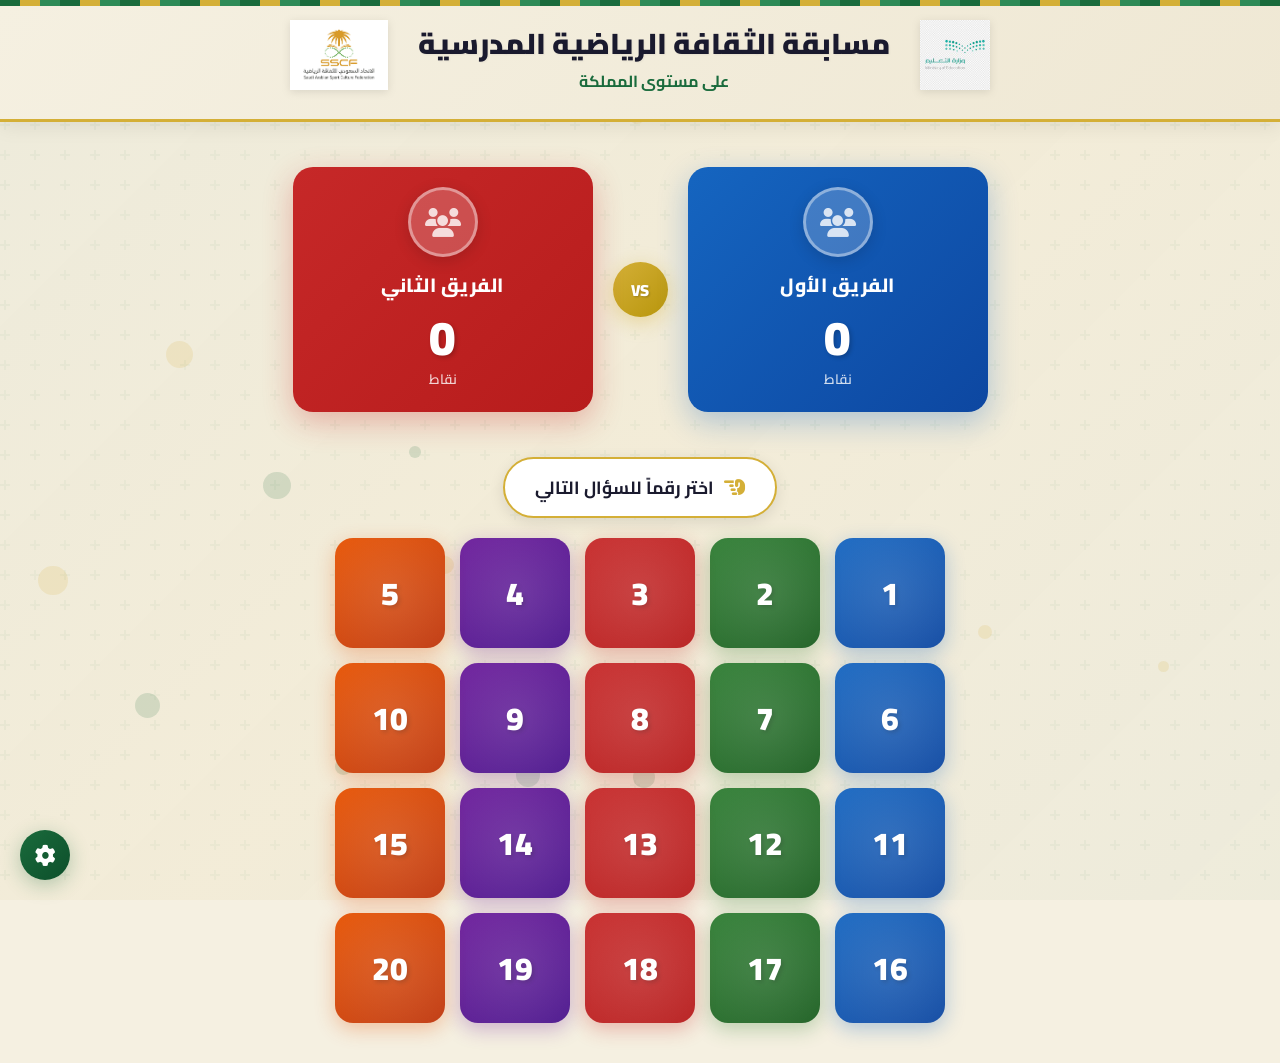
==== index.html @ 0220bfa6 "Add files via upload" ====
<!DOCTYPE html>
<html lang="ar" dir="rtl">
<head>
    <meta charset="UTF-8">
    <meta name="viewport" content="width=device-width, initial-scale=1.0">
    <title>مسابقة الثقافة الرياضية المدرسية</title>
    <meta name="description" content="مسابقة الثقافة الرياضية المدرسية على مستوى المملكة - الاتحاد السعودي للثقافة الرياضية">

    <!-- Favicon -->
    <link rel="icon" type="image/jpeg" href="LOGO-01.jpg">
    <link rel="apple-touch-icon" href="LOGO-01.jpg">

    <!-- Open Graph / WhatsApp Sharing -->
    <meta property="og:type" content="website">
    <meta property="og:title" content="مسابقة الثقافة الرياضية المدرسية">
    <meta property="og:description" content="مسابقة الثقافة الرياضية المدرسية على مستوى المملكة - الاتحاد السعودي للثقافة الرياضية">
    <meta property="og:image" content="https://testweb.help/LOGO-01.jpg">
    <meta property="og:image:width" content="1024">
    <meta property="og:image:height" content="724">
    <meta property="og:url" content="https://testweb.help/">
    <meta property="og:site_name" content="SSCF - الاتحاد السعودي للثقافة الرياضية">

    <!-- Twitter Card (also used by some apps) -->
    <meta name="twitter:card" content="summary_large_image">
    <meta name="twitter:title" content="مسابقة الثقافة الرياضية المدرسية">
    <meta name="twitter:description" content="مسابقة الثقافة الرياضية المدرسية على مستوى المملكة">
    <meta name="twitter:image" content="https://testweb.help/LOGO-01.jpg">

    <link rel="stylesheet" href="style.css">
    <link href="https://fonts.googleapis.com/css2?family=Cairo:wght@400;600;700;800;900&family=Tajawal:wght@400;500;700;800;900&display=swap" rel="stylesheet">
    <link rel="stylesheet" href="https://cdnjs.cloudflare.com/ajax/libs/font-awesome/6.5.1/css/all.min.css">
</head>
<body>
    <!-- Background -->
    <div class="bg-overlay"></div>

    <!-- Particles Container -->
    <div id="particles-container"></div>

    <!-- Header -->
    <header class="main-header">
        <div class="header-logos">
            <div class="logo-item">
                <img src="moe-logo.jpeg" alt="وزارة التعليم" class="header-logo">
            </div>
            <div class="header-title">
                <h1>مسابقة الثقافة الرياضية المدرسية</h1>
                <p>على مستوى المملكة</p>
            </div>
            <div class="logo-item">
                <img src="LOGO-01.jpg" alt="الاتحاد السعودي للثقافة الرياضية" class="header-logo">
            </div>
        </div>
    </header>

    <!-- Teams Score Board -->
    <section class="scoreboard">
        <div class="team team-1" id="team1-board">
            <div class="team-logo-wrapper" id="team1-logo-wrapper">
                <img src="" alt="" class="team-logo" id="team1-logo" style="display:none;">
                <div class="team-logo-fallback" id="team1-logo-fallback"><i class="fas fa-users"></i></div>
            </div>
            <div class="team-name" id="team1-name">الفريق الأول</div>
            <div class="team-score" id="team1-score">0</div>
            <div class="team-label">نقاط</div>
        </div>
        <div class="vs-badge">
            <span>VS</span>
        </div>
        <div class="team team-2" id="team2-board">
            <div class="team-logo-wrapper" id="team2-logo-wrapper">
                <img src="" alt="" class="team-logo" id="team2-logo" style="display:none;">
                <div class="team-logo-fallback" id="team2-logo-fallback"><i class="fas fa-users"></i></div>
            </div>
            <div class="team-name" id="team2-name">الفريق الثاني</div>
            <div class="team-score" id="team2-score">0</div>
            <div class="team-label">نقاط</div>
        </div>
    </section>

    <!-- Current Turn Indicator -->
    <div class="turn-indicator" id="turn-indicator">
        <i class="fas fa-hand-point-left"></i>
        <span id="turn-text">دور: الفريق الأول</span>
    </div>

    <!-- Numbers Grid -->
    <section class="numbers-section">
        <div class="numbers-grid" id="numbers-grid">
            <!-- Numbers will be generated by JS -->
        </div>
    </section>

    <!-- Question Modal -->
    <div class="modal-overlay" id="question-modal">
        <div class="modal-content question-modal-content">
            <div class="timer-container">
                <div class="timer-ring">
                    <svg viewBox="0 0 120 120">
                        <circle class="timer-bg" cx="60" cy="60" r="54"></circle>
                        <circle class="timer-progress" id="timer-progress" cx="60" cy="60" r="54"></circle>
                    </svg>
                    <div class="timer-text" id="timer-text">30</div>
                </div>
                <div class="timer-label">ثانية متبقية</div>
            </div>
            <div class="question-number-badge" id="question-number-badge">سؤال 1</div>
            <h2 class="question-text" id="question-text">نص السؤال هنا</h2>
            <div class="answers-container" id="answers-container">
                <!-- Answers will be generated by JS -->
            </div>
            <div class="question-result" id="question-result">
                <div class="result-icon"></div>
                <div class="result-text"></div>
            </div>
        </div>
    </div>

    <!-- Team Selection Modal (which team is answering) -->
    <div class="modal-overlay" id="team-select-modal">
        <div class="modal-content team-select-content">
            <h2><i class="fas fa-question-circle"></i> من يجيب على هذا السؤال؟</h2>
            <div class="team-select-buttons">
                <button class="team-select-btn team1-btn" onclick="selectAnsweringTeam(1)">
                    <div class="team-select-logo" id="team-select-logo1">
                        <img src="" alt="" class="team-select-logo-img" id="team-select-logo-img1" style="display:none;">
                        <i class="fas fa-users team-select-logo-fallback" id="team-select-fallback1"></i>
                    </div>
                    <span id="team-select-name1">الفريق الأول</span>
                </button>
                <button class="team-select-btn team2-btn" onclick="selectAnsweringTeam(2)">
                    <div class="team-select-logo" id="team-select-logo2">
                        <img src="" alt="" class="team-select-logo-img" id="team-select-logo-img2" style="display:none;">
                        <i class="fas fa-users team-select-logo-fallback" id="team-select-fallback2"></i>
                    </div>
                    <span id="team-select-name2">الفريق الثاني</span>
                </button>
            </div>
        </div>
    </div>

    <!-- Winner Modal -->
    <div class="modal-overlay" id="winner-modal">
        <div class="modal-content winner-modal-content">
            <div class="winner-trophy">
                <i class="fas fa-trophy"></i>
            </div>
            <div class="winner-confetti" id="winner-confetti"></div>
            <h1 class="winner-title">🎉 مبروووك! 🎉</h1>
            <div class="winner-logo-container" id="winner-logo-container" style="display:none;">
                <img src="" alt="" class="winner-logo-img" id="winner-logo-img">
            </div>
            <h2 class="winner-team-name" id="winner-team-name">الفريق الفائز</h2>
            <div class="winner-score" id="winner-score">0 نقاط</div>
            <div class="winner-stars">
                <i class="fas fa-star"></i>
                <i class="fas fa-star"></i>
                <i class="fas fa-star"></i>
                <i class="fas fa-star"></i>
                <i class="fas fa-star"></i>
            </div>
            <p class="winner-message">الفائز بمسابقة الثقافة الرياضية المدرسية</p>
            <button class="btn-restart" onclick="restartCompetition()">
                <i class="fas fa-redo"></i> إعادة المسابقة
            </button>
        </div>
    </div>

    <!-- Admin Link -->
    <a href="admin.html" class="admin-link" title="لوحة التحكم">
        <i class="fas fa-cog"></i>
    </a>

    <!-- Canvas for confetti -->
    <canvas id="confetti-canvas"></canvas>

    <script src="script.js"></script>
</body>
</html>
---- style.css ----
/* ============================
   مسابقة الثقافة الرياضية المدرسية
   تصميم متطور - CSS
   ============================ */

:root {
    --primary: #1a6b3c;
    --primary-light: #2e8b57;
    --primary-dark: #0d4f2b;
    --gold: #d4af37;
    --gold-light: #f0d060;
    --gold-dark: #b8960c;
    --team1-color: #1565c0;
    --team1-light: #42a5f5;
    --team1-dark: #0d47a1;
    --team2-color: #c62828;
    --team2-light: #ef5350;
    --team2-dark: #b71c1c;
    --bg-cream: #f5f0e1;
    --text-dark: #1a1a2e;
    --text-light: #ffffff;
    --correct: #2e7d32;
    --wrong: #c62828;
    --shadow: 0 10px 40px rgba(0,0,0,0.2);
    --shadow-sm: 0 4px 15px rgba(0,0,0,0.1);
}

* {
    margin: 0;
    padding: 0;
    box-sizing: border-box;
}

body {
    font-family: 'Cairo', 'Tajawal', sans-serif;
    background: var(--bg-cream);
    min-height: 100vh;
    overflow-x: hidden;
    position: relative;
    direction: rtl;
}

/* Background */
.bg-overlay {
    position: fixed;
    top: 0;
    left: 0;
    width: 100%;
    height: 100%;
    background: 
        linear-gradient(135deg, rgba(26,107,60,0.03) 0%, rgba(212,175,55,0.05) 50%, rgba(26,107,60,0.03) 100%),
        url("data:image/svg+xml,%3Csvg width='60' height='60' viewBox='0 0 60 60' xmlns='http://www.w3.org/2000/svg'%3E%3Cg fill='none' fill-rule='evenodd'%3E%3Cg fill='%231a6b3c' fill-opacity='0.04'%3E%3Cpath d='M36 34v-4h-2v4h-4v2h4v4h2v-4h4v-2h-4zm0-30V0h-2v4h-4v2h4v4h2V6h4V4h-4zM6 34v-4H4v4H0v2h4v4h2v-4h4v-2H6zM6 4V0H4v4H0v2h4v4h2V6h4V4H6z'/%3E%3C/g%3E%3C/g%3E%3C/svg%3E");
    z-index: 0;
    pointer-events: none;
}

.numbers-section {
    position: relative;
    z-index: 10;
    max-width: 650px;
    margin: 0 auto 40px;
    padding: 0 20px;
}

/* Legacy full-page watermark (admin may use) */
.watermark-bg {
    position: fixed;
    top: 0;
    left: 0;
    width: 100%;
    height: 100%;
    display: flex;
    align-items: center;
    justify-content: center;
    z-index: 0;
    pointer-events: none;
    overflow: hidden;
}

.watermark-logo {
    width: 55%;
    max-width: 550px;
    min-width: 280px;
    height: auto;
    opacity: 0.04;
    filter: grayscale(30%);
    user-select: none;
    -webkit-user-drag: none;
}

/* Decorative top border like the Canva design */
body::before {
    content: '';
    position: fixed;
    top: 0;
    left: 0;
    width: 100%;
    height: 6px;
    background: repeating-linear-gradient(
        90deg,
        var(--primary) 0px,
        var(--primary) 20px,
        var(--gold) 20px,
        var(--gold) 40px,
        var(--primary-light) 40px,
        var(--primary-light) 60px
    );
    z-index: 1000;
}

#particles-container {
    position: fixed;
    top: 0;
    left: 0;
    width: 100%;
    height: 100%;
    pointer-events: none;
    z-index: 0;
}

.particle {
    position: absolute;
    border-radius: 50%;
    opacity: 0.15;
    animation: floatParticle 15s infinite ease-in-out;
}

@keyframes floatParticle {
    0%, 100% { transform: translateY(0) rotate(0deg); }
    25% { transform: translateY(-30px) rotate(90deg); }
    50% { transform: translateY(-10px) rotate(180deg); }
    75% { transform: translateY(-40px) rotate(270deg); }
}

/* ====== HEADER ====== */
.main-header {
    position: relative;
    z-index: 10;
    background: linear-gradient(135deg, var(--bg-cream) 0%, #efe8d4 100%);
    padding: 20px 30px;
    border-bottom: 3px solid var(--gold);
    box-shadow: 0 4px 20px rgba(0,0,0,0.08);
}

.header-logos {
    display: flex;
    align-items: center;
    justify-content: center;
    gap: 30px;
    max-width: 900px;
    margin: 0 auto;
}

.header-logo {
    height: 70px;
    object-fit: contain;
    filter: drop-shadow(0 2px 4px rgba(0,0,0,0.1));
}

.header-title {
    text-align: center;
}

.header-title h1 {
    font-size: 1.8rem;
    font-weight: 900;
    color: var(--text-dark);
    text-shadow: 1px 1px 2px rgba(0,0,0,0.05);
    line-height: 1.4;
}

.header-title p {
    font-size: 1rem;
    color: var(--primary);
    font-weight: 700;
    margin-top: 2px;
}

/* ====== SCOREBOARD ====== */
.scoreboard {
    position: relative;
    z-index: 10;
    display: flex;
    align-items: center;
    justify-content: center;
    gap: 20px;
    padding: 25px 20px;
    max-width: 800px;
    margin: 20px auto;
}

.team {
    flex: 1;
    max-width: 300px;
    text-align: center;
    padding: 20px 15px;
    border-radius: 20px;
    position: relative;
    overflow: hidden;
    transition: all 0.4s cubic-bezier(0.175, 0.885, 0.32, 1.275);
    cursor: default;
}

.team::before {
    content: '';
    position: absolute;
    top: 0;
    left: 0;
    right: 0;
    bottom: 0;
    opacity: 0.1;
    border-radius: 20px;
}

.team:hover {
    transform: translateY(-5px) scale(1.02);
}

.team-1 {
    background: linear-gradient(135deg, var(--team1-color), var(--team1-dark));
    box-shadow: 0 10px 30px rgba(21,101,192,0.3);
    color: white;
}

.team-2 {
    background: linear-gradient(135deg, var(--team2-color), var(--team2-dark));
    box-shadow: 0 10px 30px rgba(198,40,40,0.3);
    color: white;
}

/* ====== TEAM LOGOS ====== */
.team-logo-wrapper {
    width: 70px;
    height: 70px;
    border-radius: 50%;
    margin: 0 auto 10px;
    background: rgba(255,255,255,0.2);
    display: flex;
    align-items: center;
    justify-content: center;
    overflow: hidden;
    border: 3px solid rgba(255,255,255,0.4);
    transition: all 0.3s ease;
    box-shadow: 0 4px 15px rgba(0,0,0,0.15);
}

.team:hover .team-logo-wrapper {
    border-color: rgba(255,255,255,0.7);
    box-shadow: 0 6px 20px rgba(0,0,0,0.2);
    transform: scale(1.05);
}

.team-logo {
    width: 100%;
    height: 100%;
    object-fit: cover;
    border-radius: 50%;
}

.team-logo-fallback {
    font-size: 1.8rem;
    opacity: 0.8;
    color: white;
}

.team-icon {
    font-size: 1.5rem;
    margin-bottom: 8px;
    opacity: 0.8;
}

/* Team Select Modal Logos */
.team-select-logo {
    width: 60px;
    height: 60px;
    border-radius: 50%;
    background: rgba(255,255,255,0.2);
    display: flex;
    align-items: center;
    justify-content: center;
    overflow: hidden;
    border: 3px solid rgba(255,255,255,0.3);
    margin: 0 auto;
}

.team-select-logo-img {
    width: 100%;
    height: 100%;
    object-fit: cover;
    border-radius: 50%;
}

.team-select-logo-fallback {
    font-size: 2rem;
    color: white;
    opacity: 0.9;
}

/* Winner Logo */
.winner-logo-container {
    width: 100px;
    height: 100px;
    border-radius: 50%;
    margin: 0 auto 15px;
    overflow: hidden;
    border: 4px solid var(--gold);
    box-shadow: 0 5px 25px rgba(212,175,55,0.4);
    animation: winnerLogoGlow 2s infinite alternate;
}

.winner-logo-img {
    width: 100%;
    height: 100%;
    object-fit: cover;
    border-radius: 50%;
}

@keyframes winnerLogoGlow {
    0% { box-shadow: 0 5px 25px rgba(212,175,55,0.4); }
    100% { box-shadow: 0 5px 40px rgba(212,175,55,0.8), 0 0 60px rgba(212,175,55,0.3); }
}

.team-name {
    font-size: 1.2rem;
    font-weight: 800;
    margin-bottom: 10px;
    letter-spacing: 0.5px;
}

.team-score {
    font-size: 3rem;
    font-weight: 900;
    line-height: 1;
    text-shadow: 2px 2px 4px rgba(0,0,0,0.2);
    transition: all 0.3s ease;
}

.team-score.animate {
    animation: scoreJump 0.6s cubic-bezier(0.175, 0.885, 0.32, 1.275);
}

@keyframes scoreJump {
    0% { transform: scale(1); }
    30% { transform: scale(1.5); }
    60% { transform: scale(0.9); }
    100% { transform: scale(1); }
}

.team-label {
    font-size: 0.85rem;
    opacity: 0.8;
    margin-top: 5px;
    font-weight: 600;
}

.vs-badge {
    width: 55px;
    height: 55px;
    border-radius: 50%;
    background: linear-gradient(135deg, var(--gold), var(--gold-dark));
    display: flex;
    align-items: center;
    justify-content: center;
    font-weight: 900;
    font-size: 1rem;
    color: white;
    box-shadow: 0 5px 20px rgba(212,175,55,0.4);
    flex-shrink: 0;
    text-shadow: 1px 1px 2px rgba(0,0,0,0.2);
    animation: vsGlow 2s infinite alternate;
}

@keyframes vsGlow {
    0% { box-shadow: 0 5px 20px rgba(212,175,55,0.4); }
    100% { box-shadow: 0 5px 35px rgba(212,175,55,0.7); }
}

/* Team active glow */
.team.active-team {
    animation: teamGlow 1.5s infinite alternate;
}

.team-1.active-team {
    box-shadow: 0 0 30px rgba(21,101,192,0.6), 0 0 60px rgba(21,101,192,0.3);
}

.team-2.active-team {
    box-shadow: 0 0 30px rgba(198,40,40,0.6), 0 0 60px rgba(198,40,40,0.3);
}

/* ====== TURN INDICATOR ====== */
.turn-indicator {
    position: relative;
    z-index: 10;
    text-align: center;
    padding: 12px 30px;
    margin: 0 auto 20px;
    width: fit-content;
    background: white;
    border-radius: 50px;
    box-shadow: var(--shadow-sm);
    font-weight: 700;
    font-size: 1.1rem;
    color: var(--text-dark);
    border: 2px solid var(--gold);
    display: flex;
    align-items: center;
    gap: 10px;
    animation: turnPulse 2s infinite;
}

@keyframes turnPulse {
    0%, 100% { box-shadow: 0 4px 15px rgba(212,175,55,0.2); }
    50% { box-shadow: 0 4px 25px rgba(212,175,55,0.5); }
}

.turn-indicator i {
    color: var(--gold);
    font-size: 1.3rem;
    animation: pointBounce 1s infinite;
}

@keyframes pointBounce {
    0%, 100% { transform: translateX(0); }
    50% { transform: translateX(-8px); }
}

/* ====== NUMBERS GRID ====== */
.numbers-grid {
    position: relative;
    z-index: 1;
    display: grid;
    grid-template-columns: repeat(5, 1fr);
    gap: 15px;
}

.number-cell {
    aspect-ratio: 1;
    border-radius: 18px;
    display: flex;
    align-items: center;
    justify-content: center;
    font-size: 2rem;
    font-weight: 900;
    cursor: pointer;
    position: relative;
    overflow: hidden;
    transition: all 0.4s cubic-bezier(0.175, 0.885, 0.32, 1.275);
    background: linear-gradient(145deg, var(--primary-light), var(--primary-dark));
    color: white;
    box-shadow: 0 6px 20px rgba(26,107,60,0.3);
    text-shadow: 2px 2px 4px rgba(0,0,0,0.2);
}

.number-cell::before {
    content: '';
    position: absolute;
    top: -50%;
    left: -50%;
    width: 200%;
    height: 200%;
    background: radial-gradient(circle, rgba(255,255,255,0.15) 0%, transparent 70%);
    transform: rotate(45deg);
    transition: all 0.5s;
}

.number-cell:hover:not(.used):not(.disabled) {
    transform: translateY(-8px) scale(1.05);
    box-shadow: 0 15px 40px rgba(26,107,60,0.4);
}

.number-cell:hover:not(.used):not(.disabled)::before {
    top: -30%;
    left: -30%;
}

.number-cell:active:not(.used):not(.disabled) {
    transform: translateY(-2px) scale(0.98);
}

.number-cell.used {
    background: linear-gradient(145deg, #78909c, #546e7a);
    cursor: default;
    opacity: 0.3;
    transform: scale(0.9);
    box-shadow: none;
    pointer-events: none;
}

.number-cell.used::after {
    content: '\f00c';
    font-family: 'Font Awesome 6 Free';
    font-weight: 900;
    position: absolute;
    font-size: 1.5rem;
    color: rgba(255,255,255,0.5);
}

.number-cell.disappearing {
    animation: cellDisappear 0.8s forwards;
}

@keyframes cellDisappear {
    0% { transform: scale(1); opacity: 1; }
    50% { transform: scale(1.2) rotateY(90deg); opacity: 0.5; }
    100% { transform: scale(0) rotateY(180deg); opacity: 0; }
}

/* Numbered colors cycling */
.number-cell:nth-child(5n+1) { background: linear-gradient(145deg, #1565c0, #0d47a1); box-shadow: 0 6px 20px rgba(21,101,192,0.3); }
.number-cell:nth-child(5n+2) { background: linear-gradient(145deg, #2e7d32, #1b5e20); box-shadow: 0 6px 20px rgba(46,125,50,0.3); }
.number-cell:nth-child(5n+3) { background: linear-gradient(145deg, #c62828, #b71c1c); box-shadow: 0 6px 20px rgba(198,40,40,0.3); }
.number-cell:nth-child(5n+4) { background: linear-gradient(145deg, #6a1b9a, #4a148c); box-shadow: 0 6px 20px rgba(106,27,154,0.3); }
.number-cell:nth-child(5n+5) { background: linear-gradient(145deg, #e65100, #bf360c); box-shadow: 0 6px 20px rgba(230,81,0,0.3); }

/* ====== MODALS ====== */
.modal-overlay {
    position: fixed;
    top: 0;
    left: 0;
    width: 100%;
    height: 100%;
    background: rgba(0,0,0,0.7);
    backdrop-filter: blur(8px);
    display: none;
    align-items: center;
    justify-content: center;
    z-index: 1000;
    padding: 20px;
    animation: overlayFadeIn 0.3s ease;
}

.modal-overlay.active {
    display: flex;
}

@keyframes overlayFadeIn {
    from { opacity: 0; }
    to { opacity: 1; }
}

.modal-content {
    background: white;
    border-radius: 25px;
    padding: 35px;
    max-width: 600px;
    width: 100%;
    position: relative;
    box-shadow: 0 25px 80px rgba(0,0,0,0.3);
    animation: modalEnter 0.5s cubic-bezier(0.175, 0.885, 0.32, 1.275);
    max-height: 90vh;
    overflow-y: auto;
}

@keyframes modalEnter {
    0% { transform: scale(0.5) translateY(50px); opacity: 0; }
    100% { transform: scale(1) translateY(0); opacity: 1; }
}

/* ====== TIMER ====== */
.timer-container {
    text-align: center;
    margin-bottom: 20px;
}

.timer-ring {
    width: 100px;
    height: 100px;
    margin: 0 auto 8px;
    position: relative;
}

.timer-ring svg {
    width: 100%;
    height: 100%;
    transform: rotate(-90deg);
}

.timer-bg {
    fill: none;
    stroke: #e0e0e0;
    stroke-width: 8;
}

.timer-progress {
    fill: none;
    stroke: var(--primary);
    stroke-width: 8;
    stroke-linecap: round;
    stroke-dasharray: 339.292;
    stroke-dashoffset: 0;
    transition: stroke-dashoffset 1s linear, stroke 0.5s ease;
}

.timer-progress.warning {
    stroke: #ff9800;
}

.timer-progress.danger {
    stroke: #f44336;
    animation: timerPulse 0.5s infinite alternate;
}

@keyframes timerPulse {
    0% { stroke-opacity: 1; }
    100% { stroke-opacity: 0.5; }
}

.timer-text {
    position: absolute;
    top: 50%;
    left: 50%;
    transform: translate(-50%, -50%);
    font-size: 2rem;
    font-weight: 900;
    color: var(--primary);
    transition: color 0.3s;
}

.timer-text.warning { color: #ff9800; }
.timer-text.danger { color: #f44336; animation: timerTextPulse 0.5s infinite alternate; }

@keyframes timerTextPulse {
    0% { transform: translate(-50%, -50%) scale(1); }
    100% { transform: translate(-50%, -50%) scale(1.2); }
}

.timer-label {
    font-size: 0.85rem;
    color: #888;
    font-weight: 600;
}

/* ====== QUESTION ====== */
.question-number-badge {
    display: inline-block;
    background: linear-gradient(135deg, var(--gold), var(--gold-dark));
    color: white;
    padding: 5px 20px;
    border-radius: 50px;
    font-weight: 700;
    font-size: 0.9rem;
    margin-bottom: 15px;
}

.question-text {
    font-size: 1.4rem;
    font-weight: 800;
    color: var(--text-dark);
    text-align: center;
    margin-bottom: 25px;
    line-height: 1.8;
}

.answers-container {
    display: flex;
    flex-direction: column;
    gap: 12px;
}

.answer-btn {
    padding: 15px 20px;
    border: 3px solid #e0e0e0;
    border-radius: 15px;
    background: white;
    font-size: 1.1rem;
    font-weight: 700;
    font-family: 'Cairo', sans-serif;
    cursor: pointer;
    transition: all 0.3s ease;
    display: flex;
    align-items: center;
    gap: 12px;
    text-align: right;
    color: var(--text-dark);
}

.answer-btn:hover:not(.disabled) {
    border-color: var(--primary);
    background: rgba(26,107,60,0.05);
    transform: translateX(-5px);
}

.answer-btn .answer-letter {
    width: 40px;
    height: 40px;
    border-radius: 50%;
    background: var(--primary);
    color: white;
    display: flex;
    align-items: center;
    justify-content: center;
    font-weight: 900;
    font-size: 1rem;
    flex-shrink: 0;
}

.answer-btn.correct {
    border-color: var(--correct);
    background: rgba(46,125,50,0.1);
    animation: correctPulse 0.6s ease;
}

.answer-btn.correct .answer-letter {
    background: var(--correct);
}

.answer-btn.wrong {
    border-color: var(--wrong);
    background: rgba(198,40,40,0.1);
    animation: wrongShake 0.6s ease;
}

.answer-btn.wrong .answer-letter {
    background: var(--wrong);
}

.answer-btn.disabled {
    cursor: default;
    opacity: 0.6;
}

.answer-btn.show-correct {
    border-color: var(--correct);
    background: rgba(46,125,50,0.15);
}

.answer-btn.show-correct .answer-letter {
    background: var(--correct);
}

@keyframes correctPulse {
    0% { transform: scale(1); }
    30% { transform: scale(1.05); }
    60% { transform: scale(0.98); }
    100% { transform: scale(1); }
}

@keyframes wrongShake {
    0%, 100% { transform: translateX(0); }
    20% { transform: translateX(-10px); }
    40% { transform: translateX(10px); }
    60% { transform: translateX(-10px); }
    80% { transform: translateX(5px); }
}

/* Question Result */
.question-result {
    display: none;
    text-align: center;
    margin-top: 20px;
    padding: 15px;
    border-radius: 15px;
    animation: resultFadeIn 0.5s ease;
}

.question-result.show {
    display: block;
}

.question-result.correct {
    background: rgba(46,125,50,0.1);
    border: 2px solid var(--correct);
}

.question-result.wrong {
    background: rgba(198,40,40,0.1);
    border: 2px solid var(--wrong);
}

.question-result.timeout {
    background: rgba(255,152,0,0.1);
    border: 2px solid #ff9800;
}

.question-result .result-icon {
    font-size: 2.5rem;
    margin-bottom: 5px;
}

.question-result .result-text {
    font-size: 1.1rem;
    font-weight: 700;
}

@keyframes resultFadeIn {
    0% { opacity: 0; transform: translateY(10px); }
    100% { opacity: 1; transform: translateY(0); }
}

/* ====== TEAM SELECT MODAL ====== */
.team-select-content {
    text-align: center;
}

.team-select-content h2 {
    font-size: 1.5rem;
    color: var(--text-dark);
    margin-bottom: 25px;
}

.team-select-content h2 i {
    color: var(--gold);
    margin-left: 8px;
}

.team-select-buttons {
    display: flex;
    gap: 15px;
    justify-content: center;
    flex-wrap: wrap;
}

.team-select-btn {
    flex: 1;
    min-width: 180px;
    padding: 25px 20px;
    border: none;
    border-radius: 20px;
    font-family: 'Cairo', sans-serif;
    font-size: 1.2rem;
    font-weight: 800;
    color: white;
    cursor: pointer;
    transition: all 0.3s ease;
    display: flex;
    flex-direction: column;
    align-items: center;
    gap: 10px;
}

.team-select-btn i {
    font-size: 2rem;
}

.team1-btn {
    background: linear-gradient(135deg, var(--team1-color), var(--team1-dark));
    box-shadow: 0 8px 25px rgba(21,101,192,0.3);
}

.team2-btn {
    background: linear-gradient(135deg, var(--team2-color), var(--team2-dark));
    box-shadow: 0 8px 25px rgba(198,40,40,0.3);
}

.team-select-btn:hover {
    transform: translateY(-5px) scale(1.03);
}

.team1-btn:hover {
    box-shadow: 0 15px 40px rgba(21,101,192,0.5);
}

.team2-btn:hover {
    box-shadow: 0 15px 40px rgba(198,40,40,0.5);
}

/* ====== WINNER MODAL ====== */
.winner-modal-content {
    text-align: center;
    background: linear-gradient(135deg, #fff9e6, #ffffff, #fff9e6);
    border: 3px solid var(--gold);
    overflow: hidden;
    position: relative;
}

.winner-trophy {
    font-size: 5rem;
    color: var(--gold);
    margin-bottom: 15px;
    animation: trophyBounce 1s infinite alternate cubic-bezier(0.175, 0.885, 0.32, 1.275);
    filter: drop-shadow(0 5px 15px rgba(212,175,55,0.4));
}

@keyframes trophyBounce {
    0% { transform: translateY(0) rotate(-5deg); }
    100% { transform: translateY(-15px) rotate(5deg); }
}

.winner-title {
    font-size: 2.2rem;
    font-weight: 900;
    color: var(--text-dark);
    margin-bottom: 10px;
}

.winner-team-name {
    font-size: 2rem;
    font-weight: 900;
    color: var(--primary);
    margin-bottom: 10px;
    text-shadow: 1px 1px 2px rgba(0,0,0,0.1);
}

.winner-score {
    font-size: 1.5rem;
    font-weight: 800;
    color: var(--gold-dark);
    margin-bottom: 15px;
}

.winner-stars {
    display: flex;
    justify-content: center;
    gap: 8px;
    margin-bottom: 15px;
}

.winner-stars i {
    font-size: 1.8rem;
    color: var(--gold);
    animation: starTwinkle 1.5s infinite alternate;
}

.winner-stars i:nth-child(2) { animation-delay: 0.2s; }
.winner-stars i:nth-child(3) { animation-delay: 0.4s; }
.winner-stars i:nth-child(4) { animation-delay: 0.6s; }
.winner-stars i:nth-child(5) { animation-delay: 0.8s; }

@keyframes starTwinkle {
    0% { transform: scale(1) rotate(0deg); opacity: 0.7; }
    100% { transform: scale(1.3) rotate(20deg); opacity: 1; }
}

.winner-message {
    font-size: 1rem;
    color: #666;
    font-weight: 600;
    margin-bottom: 20px;
}

.btn-restart {
    padding: 12px 35px;
    background: linear-gradient(135deg, var(--primary), var(--primary-dark));
    color: white;
    border: none;
    border-radius: 50px;
    font-family: 'Cairo', sans-serif;
    font-size: 1.1rem;
    font-weight: 700;
    cursor: pointer;
    transition: all 0.3s ease;
    box-shadow: 0 5px 20px rgba(26,107,60,0.3);
}

.btn-restart:hover {
    transform: translateY(-3px);
    box-shadow: 0 8px 30px rgba(26,107,60,0.4);
}

.btn-restart i {
    margin-left: 8px;
}

/* ====== CONFETTI CANVAS ====== */
#confetti-canvas {
    position: fixed;
    top: 0;
    left: 0;
    width: 100%;
    height: 100%;
    pointer-events: none;
    z-index: 9999;
}

/* ====== ADMIN LINK ====== */
.admin-link {
    position: fixed;
    bottom: 20px;
    left: 20px;
    width: 50px;
    height: 50px;
    border-radius: 50%;
    background: linear-gradient(135deg, var(--primary), var(--primary-dark));
    color: white;
    display: flex;
    align-items: center;
    justify-content: center;
    font-size: 1.3rem;
    text-decoration: none;
    box-shadow: 0 5px 20px rgba(26,107,60,0.3);
    transition: all 0.3s ease;
    z-index: 100;
}

.admin-link:hover {
    transform: translateY(-3px) rotate(90deg);
    box-shadow: 0 8px 30px rgba(26,107,60,0.5);
}

/* ============================
   ADMIN PAGE STYLES
   ============================ */
.admin-container {
    max-width: 900px;
    margin: 0 auto;
    padding: 20px;
    position: relative;
    z-index: 10;
}

.admin-header {
    text-align: center;
    padding: 30px;
    margin-bottom: 30px;
}

.admin-header h1 {
    font-size: 2rem;
    font-weight: 900;
    color: var(--text-dark);
    margin-bottom: 5px;
}

.admin-header p {
    color: #666;
    font-weight: 600;
}

/* شعارات داخل لوحة التحكم */
.admin-panel-logos {
    display: flex;
    align-items: center;
    justify-content: center;
    gap: 24px;
    margin-bottom: 24px;
    padding: 20px;
    background: linear-gradient(135deg, #fafafa 0%, #f5f0e1 100%);
    border-radius: 16px;
    border: 1px solid rgba(26,107,60,0.15);
}

.admin-panel-logo-wrap {
    width: 70px;
    height: 70px;
    display: flex;
    align-items: center;
    justify-content: center;
    flex-shrink: 0;
}

.admin-panel-logo {
    max-width: 70px;
    max-height: 70px;
    width: auto;
    height: auto;
    object-fit: contain;
    object-position: center;
    filter: drop-shadow(0 2px 6px rgba(0,0,0,0.08));
}

.admin-panel-logos-title {
    display: flex;
    flex-direction: column;
    align-items: center;
    gap: 2px;
}

.admin-panel-logos-title span:first-child {
    font-size: 1.1rem;
    font-weight: 800;
    color: var(--text-dark);
}

.admin-panel-logos-sub {
    font-size: 0.9rem;
    font-weight: 700;
    color: var(--primary);
}

.admin-card {
    background: white;
    border-radius: 20px;
    padding: 30px;
    margin-bottom: 20px;
    box-shadow: var(--shadow-sm);
    border: 1px solid rgba(0,0,0,0.05);
}

.admin-card h2 {
    font-size: 1.3rem;
    color: var(--text-dark);
    margin-bottom: 20px;
    padding-bottom: 10px;
    border-bottom: 2px solid var(--gold);
    display: flex;
    align-items: center;
    gap: 10px;
}

.admin-card h2 i {
    color: var(--primary);
}

.form-group {
    margin-bottom: 15px;
}

.form-group label {
    display: block;
    font-weight: 700;
    color: var(--text-dark);
    margin-bottom: 6px;
    font-size: 0.95rem;
}

.form-group input,
.form-group select,
.form-group textarea {
    width: 100%;
    padding: 12px 15px;
    border: 2px solid #e0e0e0;
    border-radius: 12px;
    font-family: 'Cairo', sans-serif;
    font-size: 1rem;
    font-weight: 600;
    transition: border-color 0.3s;
    outline: none;
}

.form-group input:focus,
.form-group select:focus,
.form-group textarea:focus {
    border-color: var(--primary);
}

.form-group textarea {
    resize: vertical;
    min-height: 60px;
}

.form-row {
    display: grid;
    grid-template-columns: 1fr 1fr;
    gap: 15px;
}

.btn {
    padding: 12px 25px;
    border: none;
    border-radius: 12px;
    font-family: 'Cairo', sans-serif;
    font-size: 1rem;
    font-weight: 700;
    cursor: pointer;
    transition: all 0.3s ease;
    display: inline-flex;
    align-items: center;
    gap: 8px;
}

.btn-primary {
    background: linear-gradient(135deg, var(--primary), var(--primary-dark));
    color: white;
    box-shadow: 0 4px 15px rgba(26,107,60,0.3);
}

.btn-primary:hover {
    transform: translateY(-2px);
    box-shadow: 0 6px 20px rgba(26,107,60,0.4);
}

.btn-danger {
    background: linear-gradient(135deg, var(--wrong), #b71c1c);
    color: white;
    box-shadow: 0 4px 15px rgba(198,40,40,0.3);
}

.btn-danger:hover {
    transform: translateY(-2px);
    box-shadow: 0 6px 20px rgba(198,40,40,0.4);
}

.btn-gold {
    background: linear-gradient(135deg, var(--gold), var(--gold-dark));
    color: white;
    box-shadow: 0 4px 15px rgba(212,175,55,0.3);
}

.btn-gold:hover {
    transform: translateY(-2px);
    box-shadow: 0 6px 20px rgba(212,175,55,0.4);
}

.btn-sm {
    padding: 8px 15px;
    font-size: 0.85rem;
}

.question-list {
    list-style: none;
}

.question-item {
    padding: 15px;
    border: 2px solid #eee;
    border-radius: 12px;
    margin-bottom: 10px;
    display: flex;
    align-items: center;
    gap: 15px;
    transition: all 0.3s;
    background: #fafafa;
}

.question-item:hover {
    border-color: var(--primary);
    background: white;
}

.question-item .q-number {
    width: 40px;
    height: 40px;
    border-radius: 50%;
    background: var(--primary);
    color: white;
    display: flex;
    align-items: center;
    justify-content: center;
    font-weight: 900;
    flex-shrink: 0;
}

.question-item .q-text {
    flex: 1;
    font-weight: 600;
    color: var(--text-dark);
}

.question-item .q-actions {
    display: flex;
    gap: 8px;
}

.back-link {
    display: inline-flex;
    align-items: center;
    gap: 8px;
    color: var(--primary);
    text-decoration: none;
    font-weight: 700;
    margin-bottom: 20px;
    transition: all 0.3s;
}

.back-link:hover {
    color: var(--primary-dark);
    transform: translateX(5px);
}

/* ====== Admin Gate (رقم سري) ====== */
.admin-gate {
    position: fixed;
    top: 0;
    left: 0;
    width: 100%;
    height: 100%;
    background: rgba(0,0,0,0.5);
    backdrop-filter: blur(8px);
    display: flex;
    align-items: center;
    justify-content: center;
    z-index: 2000;
    padding: 20px;
}

.admin-gate-box {
    background: white;
    border-radius: 24px;
    padding: 40px;
    max-width: 420px;
    width: 100%;
    text-align: center;
    box-shadow: 0 25px 60px rgba(0,0,0,0.25);
    border: 2px solid var(--gold);
    animation: gateBoxIn 0.4s ease;
}

.admin-gate-logos {
    display: flex;
    align-items: center;
    justify-content: center;
    gap: 16px;
    margin-bottom: 24px;
    padding-bottom: 20px;
    border-bottom: 2px solid #eee;
}

.admin-gate-logo {
    height: 48px;
    width: auto;
    object-fit: contain;
    filter: drop-shadow(0 1px 3px rgba(0,0,0,0.1));
}

.admin-gate-logos-title {
    font-size: 1rem;
    font-weight: 800;
    color: var(--primary);
}

@keyframes gateBoxIn {
    from { opacity: 0; transform: scale(0.9) translateY(20px); }
    to { opacity: 1; transform: scale(1) translateY(0); }
}

.admin-gate-icon {
    width: 70px;
    height: 70px;
    border-radius: 50%;
    background: linear-gradient(135deg, var(--primary), var(--primary-dark));
    color: white;
    display: flex;
    align-items: center;
    justify-content: center;
    margin: 0 auto 20px;
    font-size: 1.8rem;
}

.admin-gate-box h2 {
    font-size: 1.5rem;
    color: var(--text-dark);
    margin-bottom: 8px;
}

.admin-gate-box > p {
    color: #666;
    font-weight: 600;
    margin-bottom: 22px;
}

.admin-gate-form {
    display: flex;
    flex-direction: column;
    gap: 12px;
}

.admin-gate-input {
    width: 100%;
    padding: 14px 18px;
    border: 2px solid #e0e0e0;
    border-radius: 14px;
    font-family: 'Cairo', sans-serif;
    font-size: 1.1rem;
    font-weight: 600;
    text-align: center;
    outline: none;
    transition: border-color 0.3s;
}

.admin-gate-input:focus {
    border-color: var(--primary);
}

.admin-gate-error {
    color: var(--wrong);
    font-weight: 700;
    font-size: 0.9rem;
    margin: 0;
    min-height: 20px;
}

.admin-gate-btn {
    width: 100%;
    padding: 14px;
    font-size: 1.1rem;
}

/* Timer setting */
.timer-setting {
    display: flex;
    align-items: center;
    gap: 10px;
}

.timer-setting input {
    width: 100px !important;
    text-align: center;
}

/* Alert messages */
.alert {
    padding: 12px 20px;
    border-radius: 12px;
    margin-bottom: 15px;
    font-weight: 600;
    display: none;
    animation: alertSlide 0.3s ease;
}

.alert.show {
    display: block;
}

.alert-success {
    background: rgba(46,125,50,0.1);
    color: var(--correct);
    border: 1px solid var(--correct);
}

.alert-error {
    background: rgba(198,40,40,0.1);
    color: var(--wrong);
    border: 1px solid var(--wrong);
}

@keyframes alertSlide {
    0% { opacity: 0; transform: translateY(-10px); }
    100% { opacity: 1; transform: translateY(0); }
}

/* Answer options in admin */
.answer-options-group {
    display: grid;
    grid-template-columns: 1fr 1fr;
    gap: 10px;
}

.answer-option-item {
    display: flex;
    align-items: center;
    gap: 8px;
}

.answer-option-item input[type="text"] {
    flex: 1;
}

.answer-option-item input[type="radio"] {
    width: 20px;
    height: 20px;
    accent-color: var(--primary);
    cursor: pointer;
}

.correct-label {
    font-size: 0.8rem;
    color: var(--correct);
    font-weight: 700;
}

/* ====== LOGO UPLOAD AREA (Admin) ====== */
.logo-upload-area {
    border: 2px dashed #d0d0d0;
    border-radius: 15px;
    padding: 15px;
    text-align: center;
    transition: all 0.3s ease;
    background: #fafafa;
}

.logo-upload-area:hover {
    border-color: var(--primary);
    background: rgba(26,107,60,0.02);
}

.logo-upload-area.dragover {
    border-color: var(--primary);
    background: rgba(26,107,60,0.05);
    transform: scale(1.02);
}

.logo-preview-container {
    width: 90px;
    height: 90px;
    border-radius: 50%;
    margin: 0 auto 12px;
    overflow: hidden;
    background: #e8e8e8;
    display: flex;
    align-items: center;
    justify-content: center;
    border: 3px solid #d0d0d0;
    transition: all 0.3s;
}

.logo-preview-container:hover {
    border-color: var(--primary-light);
}

.logo-preview-img {
    width: 100%;
    height: 100%;
    object-fit: cover;
    border-radius: 50%;
}

.logo-preview-placeholder {
    display: flex;
    flex-direction: column;
    align-items: center;
    gap: 4px;
    color: #aaa;
}

.logo-preview-placeholder i {
    font-size: 1.5rem;
}

.logo-preview-placeholder span {
    font-size: 0.65rem;
    font-weight: 600;
}

.logo-upload-actions {
    display: flex;
    gap: 8px;
    justify-content: center;
    margin-top: 8px;
}

/* Responsive */
@media (max-width: 768px) {
    .header-title h1 { font-size: 1.3rem; }
    .header-logo { height: 50px; }
    .header-logos { gap: 15px; }

    .admin-gate-logos { gap: 10px; flex-wrap: wrap; }
    .admin-gate-logo { height: 40px; }
    .admin-gate-logos-title { font-size: 0.9rem; width: 100%; order: -1; margin-bottom: 4px; }

    .admin-panel-logos { flex-wrap: wrap; gap: 12px; padding: 15px; }
    .admin-panel-logo-wrap { width: 56px; height: 56px; }
    .admin-panel-logo { max-width: 56px; max-height: 56px; }
    .admin-panel-logos-title span:first-child { font-size: 0.95rem; }
    .admin-panel-logos-sub { font-size: 0.8rem; }
    
    .scoreboard { flex-direction: column; gap: 15px; }
    .team { max-width: 100%; }
    .vs-badge { display: none; }
    
    .numbers-grid {
        grid-template-columns: repeat(4, 1fr);
        gap: 10px;
    }
    
    .number-cell { font-size: 1.5rem; }
    
    .modal-content { padding: 25px 20px; }
    .question-text { font-size: 1.1rem; }
    
    .form-row { grid-template-columns: 1fr; }
    .answer-options-group { grid-template-columns: 1fr; }
    
    .team-select-buttons { flex-direction: column; }
}

@media (max-width: 480px) {
    .numbers-grid {
        grid-template-columns: repeat(3, 1fr);
    }
    
    .header-title h1 { font-size: 1.1rem; }
    .winner-title { font-size: 1.6rem; }
}

/* Scrollbar Styling */
::-webkit-scrollbar {
    width: 8px;
}

::-webkit-scrollbar-track {
    background: #f1f1f1;
    border-radius: 10px;
}

::-webkit-scrollbar-thumb {
    background: var(--primary);
    border-radius: 10px;
}

::-webkit-scrollbar-thumb:hover {
    background: var(--primary-dark);
}
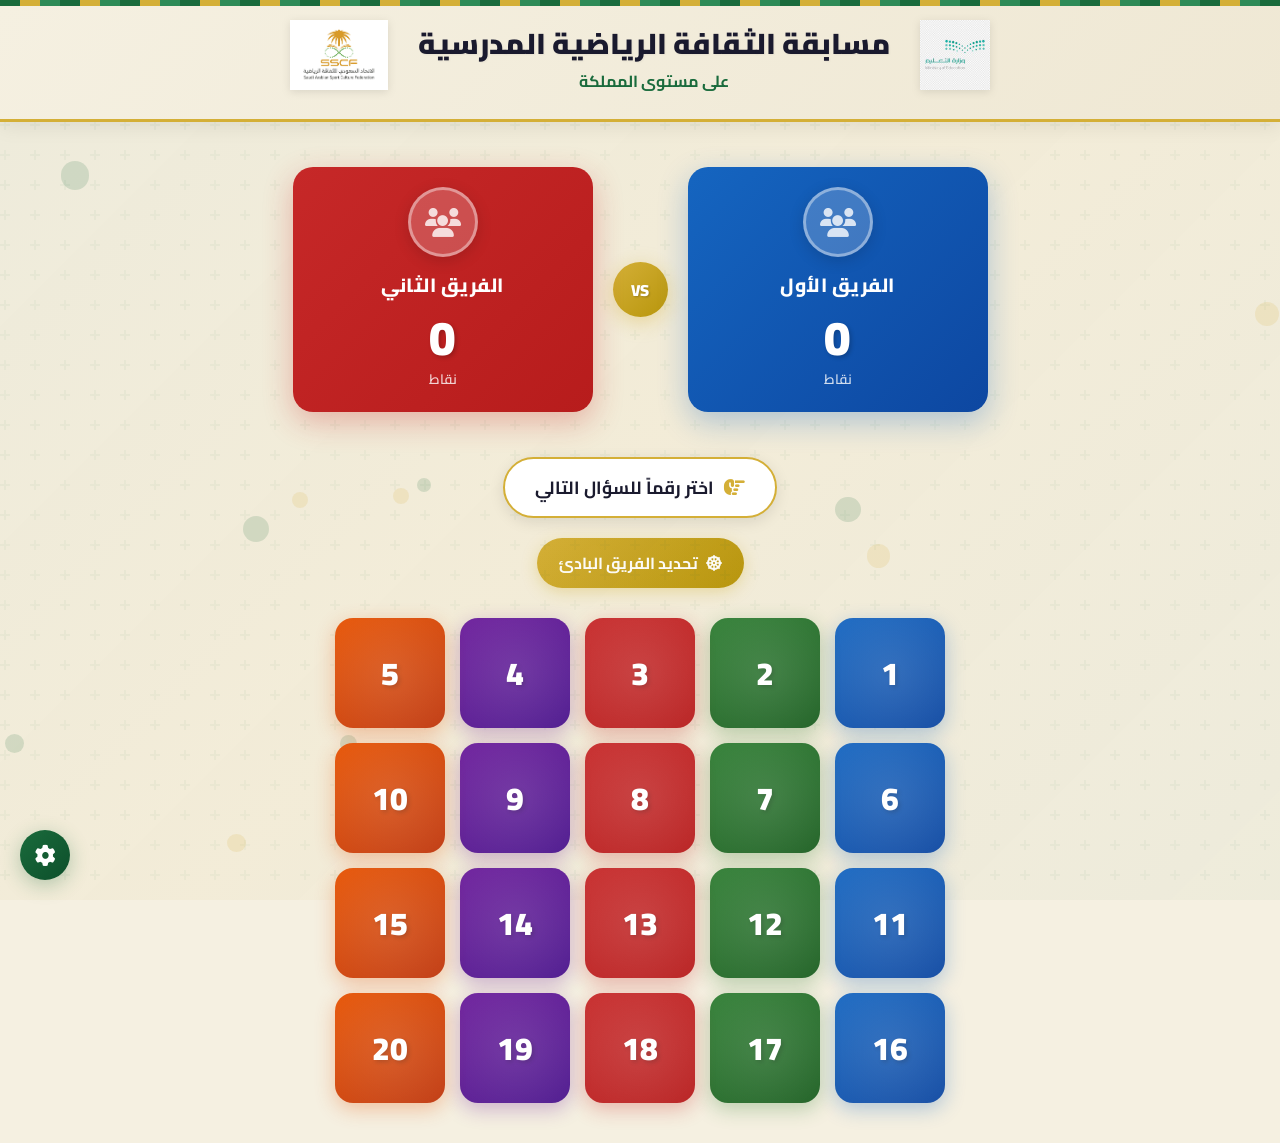
==== commit a3424887: "إصلاح أخطاء CSS/RTL وإضافة أنماط الميزات الجديدة - إضافة @keyframes teamGlow المفقودة - إصلاح transl" ====
--- a/index.html
+++ b/index.html
@@ -5,36 +5,47 @@
     <meta name="viewport" content="width=device-width, initial-scale=1.0">
     <title>مسابقة الثقافة الرياضية المدرسية</title>
     <meta name="description" content="مسابقة الثقافة الرياضية المدرسية على مستوى المملكة - الاتحاد السعودي للثقافة الرياضية">
-
-    <!-- Favicon -->
     <link rel="icon" type="image/jpeg" href="LOGO-01.jpg">
     <link rel="apple-touch-icon" href="LOGO-01.jpg">
-
-    <!-- Open Graph / WhatsApp Sharing -->
     <meta property="og:type" content="website">
     <meta property="og:title" content="مسابقة الثقافة الرياضية المدرسية">
     <meta property="og:description" content="مسابقة الثقافة الرياضية المدرسية على مستوى المملكة - الاتحاد السعودي للثقافة الرياضية">
     <meta property="og:image" content="https://testweb.help/LOGO-01.jpg">
-    <meta property="og:image:width" content="1024">
-    <meta property="og:image:height" content="724">
     <meta property="og:url" content="https://testweb.help/">
     <meta property="og:site_name" content="SSCF - الاتحاد السعودي للثقافة الرياضية">
-
-    <!-- Twitter Card (also used by some apps) -->
     <meta name="twitter:card" content="summary_large_image">
     <meta name="twitter:title" content="مسابقة الثقافة الرياضية المدرسية">
     <meta name="twitter:description" content="مسابقة الثقافة الرياضية المدرسية على مستوى المملكة">
     <meta name="twitter:image" content="https://testweb.help/LOGO-01.jpg">
-
     <link rel="stylesheet" href="style.css">
     <link href="https://fonts.googleapis.com/css2?family=Cairo:wght@400;600;700;800;900&family=Tajawal:wght@400;500;700;800;900&display=swap" rel="stylesheet">
     <link rel="stylesheet" href="https://cdnjs.cloudflare.com/ajax/libs/font-awesome/6.5.1/css/all.min.css">
 </head>
 <body>
+
+    <!-- Password Gate -->
+    <div class="password-gate" id="password-gate" style="display:none;">
+        <div class="password-gate-box">
+            <div class="gate-logos">
+                <img src="moe-logo.jpeg" alt="وزارة التعليم" class="gate-logo">
+                <div class="gate-logos-title">مسابقة الثقافة الرياضية المدرسية</div>
+                <img src="LOGO-01.jpg" alt="الاتحاد السعودي" class="gate-logo">
+            </div>
+            <div class="gate-icon"><i class="fas fa-lock"></i></div>
+            <h2>محمية بكلمة مرور</h2>
+            <p>أدخل كلمة المرور للوصول للمسابقة</p>
+            <div class="gate-form">
+                <input type="password" id="gate-password" class="gate-input" placeholder="● ● ● ● ● ● ● ●" onkeydown="if(event.key==='Enter') checkGatePassword()">
+                <p class="gate-error" id="gate-error"></p>
+                <button class="btn btn-primary gate-btn" onclick="checkGatePassword()">
+                    <i class="fas fa-unlock"></i> دخول
+                </button>
+            </div>
+        </div>
+    </div>
+
     <!-- Background -->
     <div class="bg-overlay"></div>
-
-    <!-- Particles Container -->
     <div id="particles-container"></div>
 
     <!-- Header -->
@@ -78,16 +89,35 @@
         </div>
     </section>
 
-    <!-- Current Turn Indicator -->
+    <!-- Turn Indicator -->
     <div class="turn-indicator" id="turn-indicator">
-        <i class="fas fa-hand-point-left"></i>
-        <span id="turn-text">دور: الفريق الأول</span>
+        <i class="fas fa-hand-point-right"></i>
+        <span id="turn-text">اختر رقماً للسؤال التالي</span>
+    </div>
+
+    <!-- Spin Wheel Button -->
+    <div class="spin-wheel-center-row">
+        <button class="btn-spin-wheel" onclick="showSpinWheelModal()">
+            <i class="fas fa-dharmachakra"></i> تحديد الفريق البادئ
+        </button>
     </div>
 
     <!-- Numbers Grid -->
     <section class="numbers-section">
         <div class="numbers-grid" id="numbers-grid">
             <!-- Numbers will be generated by JS -->
+        </div>
+    </section>
+
+    <!-- Golden Questions Section -->
+    <section class="golden-section" id="golden-section" style="display:none;">
+        <div class="golden-section-title">
+            <i class="fas fa-star"></i>
+            الأسئلة الذهبية
+            <i class="fas fa-star"></i>
+        </div>
+        <div class="golden-grid" id="golden-grid">
+            <!-- Golden cells generated by JS -->
         </div>
     </section>
 
@@ -106,9 +136,7 @@
             </div>
             <div class="question-number-badge" id="question-number-badge">سؤال 1</div>
             <h2 class="question-text" id="question-text">نص السؤال هنا</h2>
-            <div class="answers-container" id="answers-container">
-                <!-- Answers will be generated by JS -->
-            </div>
+            <div class="answers-container" id="answers-container"></div>
             <div class="question-result" id="question-result">
                 <div class="result-icon"></div>
                 <div class="result-text"></div>
@@ -116,7 +144,34 @@
         </div>
     </div>
 
-    <!-- Team Selection Modal (which team is answering) -->
+    <!-- Golden Question Modal (no answers, manual judge) -->
+    <div class="modal-overlay" id="golden-question-modal">
+        <div class="modal-content golden-modal-content">
+            <div class="timer-container">
+                <div class="timer-ring">
+                    <svg viewBox="0 0 120 120">
+                        <circle class="timer-bg" cx="60" cy="60" r="54"></circle>
+                        <circle class="timer-progress" id="golden-timer-progress" cx="60" cy="60" r="54"></circle>
+                    </svg>
+                    <div class="timer-text" id="golden-timer-text">30</div>
+                </div>
+                <div class="timer-label">ثانية متبقية</div>
+            </div>
+            <div class="golden-badge"><i class="fas fa-star"></i> سؤال ذهبي</div>
+            <h2 class="question-text" id="golden-question-text">نص السؤال هنا</h2>
+            <div class="golden-judge-buttons" id="golden-judge-buttons">
+                <button class="btn-judge-correct" onclick="judgeGolden(true)">
+                    <i class="fas fa-check-circle"></i> إجابة صحيحة
+                </button>
+                <button class="btn-judge-wrong" onclick="judgeGolden(false)">
+                    <i class="fas fa-times-circle"></i> إجابة خاطئة
+                </button>
+            </div>
+            <div class="question-result" id="golden-result"></div>
+        </div>
+    </div>
+
+    <!-- Team Selection Modal -->
     <div class="modal-overlay" id="team-select-modal">
         <div class="modal-content team-select-content">
             <h2><i class="fas fa-question-circle"></i> من يجيب على هذا السؤال؟</h2>
@@ -139,6 +194,23 @@
         </div>
     </div>
 
+    <!-- Spin Wheel Modal -->
+    <div class="modal-overlay" id="spin-wheel-modal">
+        <div class="modal-content spin-wheel-content">
+            <h2><i class="fas fa-dharmachakra"></i> تحديد الفريق البادئ</h2>
+            <div class="wheel-wrapper">
+                <canvas id="wheel-canvas" width="260" height="260"></canvas>
+            </div>
+            <div class="wheel-result" id="wheel-result" style="display:none;"></div>
+            <button class="btn btn-primary" id="spin-btn" onclick="spinWheel()" style="width:100%; margin-bottom:10px;">
+                <i class="fas fa-play"></i> دوّر العجلة
+            </button>
+            <button class="btn btn-gold" onclick="closeSpinModal()" style="width:100%;">
+                <i class="fas fa-times"></i> إغلاق
+            </button>
+        </div>
+    </div>
+
     <!-- Winner Modal -->
     <div class="modal-overlay" id="winner-modal">
         <div class="modal-content winner-modal-content">
@@ -171,9 +243,9 @@
         <i class="fas fa-cog"></i>
     </a>
 
-    <!-- Canvas for confetti -->
     <canvas id="confetti-canvas"></canvas>
 
+    <script>window.GAME_GROUP = 'a';</script>
     <script src="script.js"></script>
 </body>
 </html>
--- a/style.css
+++ b/style.css
@@ -380,6 +380,11 @@
     animation: teamGlow 1.5s infinite alternate;
 }
 
+@keyframes teamGlow {
+    0% { transform: translateY(0) scale(1); }
+    100% { transform: translateY(-4px) scale(1.02); }
+}
+
 .team-1.active-team {
     box-shadow: 0 0 30px rgba(21,101,192,0.6), 0 0 60px rgba(21,101,192,0.3);
 }
@@ -678,7 +683,7 @@
 .answer-btn:hover:not(.disabled) {
     border-color: var(--primary);
     background: rgba(26,107,60,0.05);
-    transform: translateX(-5px);
+    transform: translateX(5px);
 }
 
 .answer-btn .answer-letter {
@@ -1245,7 +1250,7 @@
 
 .back-link:hover {
     color: var(--primary-dark);
-    transform: translateX(5px);
+    transform: translateX(-5px);
 }
 
 /* ====== Admin Gate (رقم سري) ====== */
@@ -1572,3 +1577,453 @@
 ::-webkit-scrollbar-thumb:hover {
     background: var(--primary-dark);
 }
+
+/* ============================
+   PASSWORD GATE
+   ============================ */
+.password-gate {
+    position: fixed;
+    inset: 0;
+    background: linear-gradient(135deg, var(--primary-dark) 0%, #0a3520 50%, var(--primary-dark) 100%);
+    display: flex;
+    align-items: center;
+    justify-content: center;
+    z-index: 9999;
+    padding: 20px;
+}
+
+.password-gate-box {
+    background: white;
+    border-radius: 28px;
+    padding: 40px 35px;
+    max-width: 440px;
+    width: 100%;
+    text-align: center;
+    box-shadow: 0 30px 80px rgba(0,0,0,0.4);
+    border: 3px solid var(--gold);
+    animation: gateBoxIn 0.5s cubic-bezier(0.175, 0.885, 0.32, 1.275);
+}
+
+.gate-logos {
+    display: flex;
+    align-items: center;
+    justify-content: center;
+    gap: 15px;
+    margin-bottom: 20px;
+    padding-bottom: 20px;
+    border-bottom: 2px solid #eee;
+}
+
+.gate-logo {
+    height: 50px;
+    width: auto;
+    object-fit: contain;
+}
+
+.gate-logos-title {
+    font-size: 0.95rem;
+    font-weight: 800;
+    color: var(--primary);
+    flex: 1;
+    text-align: center;
+}
+
+.gate-icon {
+    width: 75px;
+    height: 75px;
+    border-radius: 50%;
+    background: linear-gradient(135deg, var(--primary), var(--primary-dark));
+    color: white;
+    display: flex;
+    align-items: center;
+    justify-content: center;
+    margin: 0 auto 18px;
+    font-size: 2rem;
+    box-shadow: 0 8px 25px rgba(26,107,60,0.35);
+}
+
+.password-gate-box h2 {
+    font-size: 1.6rem;
+    font-weight: 900;
+    color: var(--text-dark);
+    margin-bottom: 6px;
+}
+
+.password-gate-box > p {
+    color: #777;
+    font-weight: 600;
+    margin-bottom: 22px;
+    font-size: 0.95rem;
+}
+
+.gate-form {
+    display: flex;
+    flex-direction: column;
+    gap: 12px;
+}
+
+.gate-input {
+    width: 100%;
+    padding: 15px 18px;
+    border: 2px solid #e0e0e0;
+    border-radius: 14px;
+    font-family: 'Cairo', sans-serif;
+    font-size: 1.2rem;
+    font-weight: 700;
+    text-align: center;
+    outline: none;
+    letter-spacing: 4px;
+    transition: border-color 0.3s;
+}
+
+.gate-input:focus {
+    border-color: var(--primary);
+    box-shadow: 0 0 0 3px rgba(26,107,60,0.1);
+}
+
+.gate-error {
+    color: var(--wrong);
+    font-weight: 700;
+    font-size: 0.9rem;
+    min-height: 20px;
+    margin: 0;
+}
+
+.gate-btn {
+    width: 100%;
+    padding: 14px;
+    font-size: 1.1rem;
+    border-radius: 14px;
+    margin-top: 4px;
+}
+
+/* ============================
+   SPIN WHEEL MODAL
+   ============================ */
+.spin-wheel-content {
+    text-align: center;
+    max-width: 380px;
+}
+
+.spin-wheel-content h2 {
+    font-size: 1.4rem;
+    color: var(--text-dark);
+    margin-bottom: 20px;
+}
+
+.spin-wheel-content h2 i {
+    color: var(--gold);
+    margin-left: 8px;
+}
+
+.wheel-wrapper {
+    position: relative;
+    width: 260px;
+    height: 260px;
+    margin: 0 auto 15px;
+}
+
+#wheel-canvas {
+    border-radius: 50%;
+    box-shadow: 0 8px 30px rgba(0,0,0,0.25);
+    display: block;
+}
+
+.wheel-result {
+    background: linear-gradient(135deg, #fff9e6, #fffde7);
+    border: 2px solid var(--gold);
+    border-radius: 15px;
+    padding: 14px 20px;
+    margin-bottom: 15px;
+    font-size: 1.15rem;
+    font-weight: 800;
+    color: var(--text-dark);
+    animation: resultFadeIn 0.4s ease;
+}
+
+.wheel-result i {
+    color: var(--gold);
+    margin-left: 8px;
+}
+
+.btn-spin-wheel {
+    display: inline-flex;
+    align-items: center;
+    gap: 8px;
+    padding: 10px 22px;
+    background: linear-gradient(135deg, var(--gold), var(--gold-dark));
+    color: white;
+    border: none;
+    border-radius: 50px;
+    font-family: 'Cairo', sans-serif;
+    font-size: 1rem;
+    font-weight: 700;
+    cursor: pointer;
+    transition: all 0.3s ease;
+    box-shadow: 0 4px 15px rgba(212,175,55,0.35);
+    margin: 0 auto 15px;
+}
+
+.btn-spin-wheel:hover {
+    transform: translateY(-3px);
+    box-shadow: 0 8px 25px rgba(212,175,55,0.5);
+}
+
+.spin-wheel-center-row {
+    text-align: center;
+    margin-bottom: 15px;
+}
+
+/* ============================
+   GOLDEN QUESTIONS
+   ============================ */
+.golden-section {
+    position: relative;
+    z-index: 10;
+    max-width: 650px;
+    margin: 0 auto 40px;
+    padding: 0 20px;
+}
+
+.golden-section-title {
+    text-align: center;
+    font-size: 1.1rem;
+    font-weight: 800;
+    color: var(--gold-dark);
+    margin-bottom: 14px;
+    display: flex;
+    align-items: center;
+    justify-content: center;
+    gap: 10px;
+}
+
+.golden-section-title i {
+    color: var(--gold);
+    font-size: 1rem;
+}
+
+.golden-grid {
+    display: grid;
+    grid-template-columns: repeat(4, 1fr);
+    gap: 14px;
+}
+
+.golden-cell {
+    aspect-ratio: 1;
+    border-radius: 18px;
+    display: flex;
+    flex-direction: column;
+    align-items: center;
+    justify-content: center;
+    cursor: pointer;
+    position: relative;
+    overflow: hidden;
+    transition: all 0.4s cubic-bezier(0.175, 0.885, 0.32, 1.275);
+    background: linear-gradient(145deg, #f0c040, #c8960c);
+    color: white;
+    box-shadow: 0 6px 20px rgba(212,175,55,0.45);
+    text-shadow: 1px 1px 3px rgba(0,0,0,0.3);
+    border: 2px solid rgba(255,255,255,0.3);
+}
+
+.golden-cell::before {
+    content: '';
+    position: absolute;
+    inset: 0;
+    background: radial-gradient(circle at 30% 30%, rgba(255,255,255,0.25) 0%, transparent 60%);
+}
+
+.golden-cell:hover:not(.used) {
+    transform: translateY(-8px) scale(1.05);
+    box-shadow: 0 15px 40px rgba(212,175,55,0.6);
+}
+
+.golden-cell-icon {
+    font-size: 1.6rem;
+    margin-bottom: 4px;
+}
+
+.golden-cell-number {
+    font-size: 1rem;
+    font-weight: 900;
+}
+
+.golden-cell.used {
+    background: linear-gradient(145deg, #78909c, #546e7a);
+    opacity: 0.35;
+    cursor: default;
+    pointer-events: none;
+    transform: scale(0.9);
+    box-shadow: none;
+}
+
+/* Golden Question Modal */
+.golden-modal-content {
+    text-align: center;
+    background: linear-gradient(135deg, #fffde7, #ffffff, #fffde7);
+    border: 3px solid var(--gold);
+}
+
+.golden-badge {
+    display: inline-flex;
+    align-items: center;
+    gap: 8px;
+    background: linear-gradient(135deg, var(--gold), var(--gold-dark));
+    color: white;
+    padding: 6px 22px;
+    border-radius: 50px;
+    font-weight: 800;
+    font-size: 1rem;
+    margin-bottom: 15px;
+}
+
+.golden-judge-buttons {
+    display: flex;
+    gap: 15px;
+    justify-content: center;
+    flex-wrap: wrap;
+    margin-top: 20px;
+}
+
+.btn-judge-correct {
+    flex: 1;
+    min-width: 150px;
+    padding: 18px 20px;
+    background: linear-gradient(135deg, var(--correct), #1b5e20);
+    color: white;
+    border: none;
+    border-radius: 16px;
+    font-family: 'Cairo', sans-serif;
+    font-size: 1.2rem;
+    font-weight: 800;
+    cursor: pointer;
+    transition: all 0.3s ease;
+    display: flex;
+    align-items: center;
+    justify-content: center;
+    gap: 10px;
+    box-shadow: 0 6px 20px rgba(46,125,50,0.35);
+}
+
+.btn-judge-correct:hover {
+    transform: translateY(-4px);
+    box-shadow: 0 10px 30px rgba(46,125,50,0.5);
+}
+
+.btn-judge-wrong {
+    flex: 1;
+    min-width: 150px;
+    padding: 18px 20px;
+    background: linear-gradient(135deg, var(--wrong), #b71c1c);
+    color: white;
+    border: none;
+    border-radius: 16px;
+    font-family: 'Cairo', sans-serif;
+    font-size: 1.2rem;
+    font-weight: 800;
+    cursor: pointer;
+    transition: all 0.3s ease;
+    display: flex;
+    align-items: center;
+    justify-content: center;
+    gap: 10px;
+    box-shadow: 0 6px 20px rgba(198,40,40,0.35);
+}
+
+.btn-judge-wrong:hover {
+    transform: translateY(-4px);
+    box-shadow: 0 10px 30px rgba(198,40,40,0.5);
+}
+
+/* Admin golden questions section */
+.golden-q-item {
+    padding: 12px 15px;
+    border: 2px solid #f0c040;
+    border-radius: 12px;
+    margin-bottom: 10px;
+    display: flex;
+    align-items: center;
+    gap: 12px;
+    background: #fffde7;
+}
+
+.golden-q-num {
+    width: 38px;
+    height: 38px;
+    border-radius: 50%;
+    background: linear-gradient(135deg, var(--gold), var(--gold-dark));
+    color: white;
+    display: flex;
+    align-items: center;
+    justify-content: center;
+    font-weight: 900;
+    font-size: 0.9rem;
+    flex-shrink: 0;
+}
+
+/* Group badge for multi-group support */
+.group-badge {
+    display: inline-flex;
+    align-items: center;
+    gap: 6px;
+    padding: 4px 14px;
+    border-radius: 50px;
+    font-weight: 800;
+    font-size: 0.85rem;
+    margin-bottom: 12px;
+}
+
+.group-badge-a {
+    background: rgba(21,101,192,0.12);
+    color: var(--team1-color);
+    border: 2px solid var(--team1-color);
+}
+
+.group-badge-b {
+    background: rgba(198,40,40,0.12);
+    color: var(--team2-color);
+    border: 2px solid var(--team2-color);
+}
+
+.group-page-link {
+    display: inline-flex;
+    align-items: center;
+    gap: 8px;
+    padding: 10px 20px;
+    border-radius: 12px;
+    font-family: 'Cairo', sans-serif;
+    font-weight: 700;
+    font-size: 0.95rem;
+    text-decoration: none;
+    transition: all 0.3s ease;
+    margin: 5px;
+}
+
+.group-page-link-a {
+    background: linear-gradient(135deg, var(--team1-color), var(--team1-dark));
+    color: white;
+    box-shadow: 0 4px 15px rgba(21,101,192,0.3);
+}
+
+.group-page-link-b {
+    background: linear-gradient(135deg, var(--team2-color), var(--team2-dark));
+    color: white;
+    box-shadow: 0 4px 15px rgba(198,40,40,0.3);
+}
+
+.group-page-link:hover {
+    transform: translateY(-3px);
+}
+
+@media (max-width: 768px) {
+    .golden-grid { grid-template-columns: repeat(4, 1fr); gap: 10px; }
+    .golden-judge-buttons { flex-direction: column; }
+    .btn-judge-correct, .btn-judge-wrong { min-width: unset; }
+    .gate-logos { flex-wrap: wrap; gap: 10px; }
+    .gate-logo { height: 40px; }
+}
+
+@media (max-width: 480px) {
+    .golden-grid { grid-template-columns: repeat(2, 1fr); }
+    .password-gate-box { padding: 30px 20px; }
+}
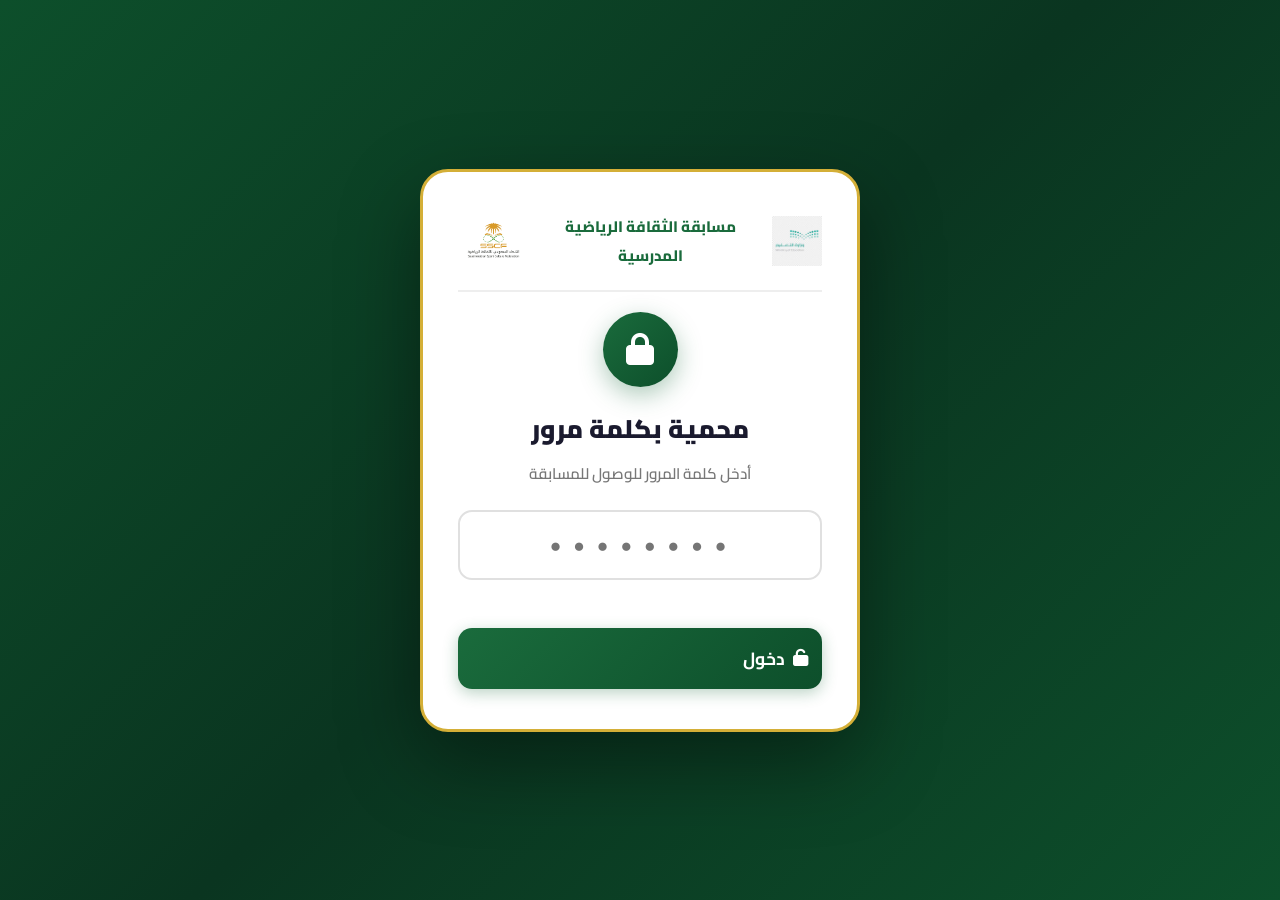
==== commit ff801b14: "إضافة بوابة كلمة المرور للصفحة الرئيسية وصفحة المجموعة ب Made-with: Cursor" ====
--- a/index.html
+++ b/index.html
@@ -44,6 +44,23 @@
         </div>
     </div>
 
+    <!-- Password Gate -->
+    <div id="password-gate" style="display:none; position:fixed; inset:0; z-index:9999; background:rgba(0,0,0,0.92); align-items:center; justify-content:center; flex-direction:column;">
+        <div style="background:#1e2a3a; border:2px solid #d4af37; border-radius:16px; padding:40px 36px; text-align:center; max-width:360px; width:90%;">
+            <img src="LOGO-01.jpg" alt="" style="width:80px; height:80px; object-fit:contain; border-radius:50%; margin-bottom:14px;">
+            <h2 style="color:#d4af37; margin-bottom:6px; font-family:'Cairo',sans-serif; font-size:1.3rem;">مسابقة الثقافة الرياضية</h2>
+            <p style="color:#aaa; margin-bottom:20px; font-size:0.9rem; font-family:'Cairo',sans-serif;">أدخل كلمة المرور للمتابعة</p>
+            <input type="password" id="gate-password"
+                   placeholder="أدخل كلمة المرور"
+                   style="width:100%; padding:12px 16px; border-radius:10px; border:1px solid #444; background:#0d1621; color:#fff; font-size:1rem; font-family:'Cairo',sans-serif; text-align:center; box-sizing:border-box; margin-bottom:14px;"
+                   onkeydown="if(event.key==='Enter') checkGatePassword()">
+            <button onclick="checkGatePassword()"
+                    style="width:100%; padding:12px; border-radius:10px; background:#d4af37; color:#000; font-weight:700; font-size:1rem; border:none; cursor:pointer; font-family:'Cairo',sans-serif;">
+                دخول
+            </button>
+        </div>
+    </div>
+
     <!-- Background -->
     <div class="bg-overlay"></div>
     <div id="particles-container"></div>
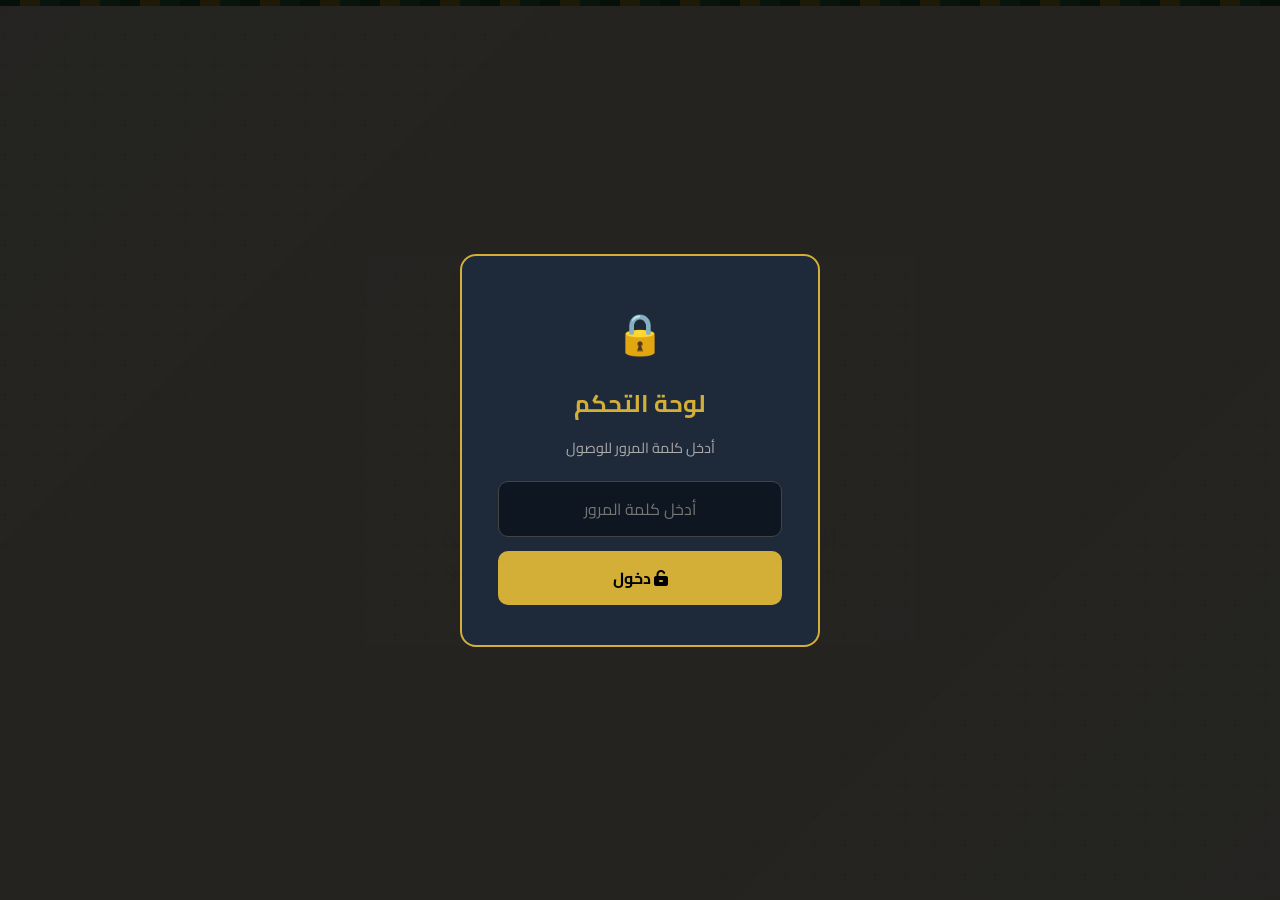
==== commit 3442924f: "تحويل index.html إلى redirect، صفحة المجموعة أ على group-a.html Made-with: Cursor" ====
--- a/index.html
+++ b/index.html
@@ -2,267 +2,9 @@
 <html lang="ar" dir="rtl">
 <head>
     <meta charset="UTF-8">
-    <meta name="viewport" content="width=device-width, initial-scale=1.0">
+    <meta http-equiv="refresh" content="0; url=admin.html">
     <title>مسابقة الثقافة الرياضية المدرسية</title>
-    <meta name="description" content="مسابقة الثقافة الرياضية المدرسية على مستوى المملكة - الاتحاد السعودي للثقافة الرياضية">
-    <link rel="icon" type="image/jpeg" href="LOGO-01.jpg">
-    <link rel="apple-touch-icon" href="LOGO-01.jpg">
-    <meta property="og:type" content="website">
-    <meta property="og:title" content="مسابقة الثقافة الرياضية المدرسية">
-    <meta property="og:description" content="مسابقة الثقافة الرياضية المدرسية على مستوى المملكة - الاتحاد السعودي للثقافة الرياضية">
-    <meta property="og:image" content="https://testweb.help/LOGO-01.jpg">
-    <meta property="og:url" content="https://testweb.help/">
-    <meta property="og:site_name" content="SSCF - الاتحاد السعودي للثقافة الرياضية">
-    <meta name="twitter:card" content="summary_large_image">
-    <meta name="twitter:title" content="مسابقة الثقافة الرياضية المدرسية">
-    <meta name="twitter:description" content="مسابقة الثقافة الرياضية المدرسية على مستوى المملكة">
-    <meta name="twitter:image" content="https://testweb.help/LOGO-01.jpg">
-    <link rel="stylesheet" href="style.css">
-    <link href="https://fonts.googleapis.com/css2?family=Cairo:wght@400;600;700;800;900&family=Tajawal:wght@400;500;700;800;900&display=swap" rel="stylesheet">
-    <link rel="stylesheet" href="https://cdnjs.cloudflare.com/ajax/libs/font-awesome/6.5.1/css/all.min.css">
+    <script>window.location.replace('admin.html');</script>
 </head>
-<body>
-
-    <!-- Password Gate -->
-    <div class="password-gate" id="password-gate" style="display:none;">
-        <div class="password-gate-box">
-            <div class="gate-logos">
-                <img src="moe-logo.jpeg" alt="وزارة التعليم" class="gate-logo">
-                <div class="gate-logos-title">مسابقة الثقافة الرياضية المدرسية</div>
-                <img src="LOGO-01.jpg" alt="الاتحاد السعودي" class="gate-logo">
-            </div>
-            <div class="gate-icon"><i class="fas fa-lock"></i></div>
-            <h2>محمية بكلمة مرور</h2>
-            <p>أدخل كلمة المرور للوصول للمسابقة</p>
-            <div class="gate-form">
-                <input type="password" id="gate-password" class="gate-input" placeholder="● ● ● ● ● ● ● ●" onkeydown="if(event.key==='Enter') checkGatePassword()">
-                <p class="gate-error" id="gate-error"></p>
-                <button class="btn btn-primary gate-btn" onclick="checkGatePassword()">
-                    <i class="fas fa-unlock"></i> دخول
-                </button>
-            </div>
-        </div>
-    </div>
-
-    <!-- Password Gate -->
-    <div id="password-gate" style="display:none; position:fixed; inset:0; z-index:9999; background:rgba(0,0,0,0.92); align-items:center; justify-content:center; flex-direction:column;">
-        <div style="background:#1e2a3a; border:2px solid #d4af37; border-radius:16px; padding:40px 36px; text-align:center; max-width:360px; width:90%;">
-            <img src="LOGO-01.jpg" alt="" style="width:80px; height:80px; object-fit:contain; border-radius:50%; margin-bottom:14px;">
-            <h2 style="color:#d4af37; margin-bottom:6px; font-family:'Cairo',sans-serif; font-size:1.3rem;">مسابقة الثقافة الرياضية</h2>
-            <p style="color:#aaa; margin-bottom:20px; font-size:0.9rem; font-family:'Cairo',sans-serif;">أدخل كلمة المرور للمتابعة</p>
-            <input type="password" id="gate-password"
-                   placeholder="أدخل كلمة المرور"
-                   style="width:100%; padding:12px 16px; border-radius:10px; border:1px solid #444; background:#0d1621; color:#fff; font-size:1rem; font-family:'Cairo',sans-serif; text-align:center; box-sizing:border-box; margin-bottom:14px;"
-                   onkeydown="if(event.key==='Enter') checkGatePassword()">
-            <button onclick="checkGatePassword()"
-                    style="width:100%; padding:12px; border-radius:10px; background:#d4af37; color:#000; font-weight:700; font-size:1rem; border:none; cursor:pointer; font-family:'Cairo',sans-serif;">
-                دخول
-            </button>
-        </div>
-    </div>
-
-    <!-- Background -->
-    <div class="bg-overlay"></div>
-    <div id="particles-container"></div>
-
-    <!-- Header -->
-    <header class="main-header">
-        <div class="header-logos">
-            <div class="logo-item">
-                <img src="moe-logo.jpeg" alt="وزارة التعليم" class="header-logo">
-            </div>
-            <div class="header-title">
-                <h1>مسابقة الثقافة الرياضية المدرسية</h1>
-                <p>على مستوى المملكة</p>
-            </div>
-            <div class="logo-item">
-                <img src="LOGO-01.jpg" alt="الاتحاد السعودي للثقافة الرياضية" class="header-logo">
-            </div>
-        </div>
-    </header>
-
-    <!-- Teams Score Board -->
-    <section class="scoreboard">
-        <div class="team team-1" id="team1-board">
-            <div class="team-logo-wrapper" id="team1-logo-wrapper">
-                <img src="" alt="" class="team-logo" id="team1-logo" style="display:none;">
-                <div class="team-logo-fallback" id="team1-logo-fallback"><i class="fas fa-users"></i></div>
-            </div>
-            <div class="team-name" id="team1-name">الفريق الأول</div>
-            <div class="team-score" id="team1-score">0</div>
-            <div class="team-label">نقاط</div>
-        </div>
-        <div class="vs-badge">
-            <span>VS</span>
-        </div>
-        <div class="team team-2" id="team2-board">
-            <div class="team-logo-wrapper" id="team2-logo-wrapper">
-                <img src="" alt="" class="team-logo" id="team2-logo" style="display:none;">
-                <div class="team-logo-fallback" id="team2-logo-fallback"><i class="fas fa-users"></i></div>
-            </div>
-            <div class="team-name" id="team2-name">الفريق الثاني</div>
-            <div class="team-score" id="team2-score">0</div>
-            <div class="team-label">نقاط</div>
-        </div>
-    </section>
-
-    <!-- Turn Indicator -->
-    <div class="turn-indicator" id="turn-indicator">
-        <i class="fas fa-hand-point-right"></i>
-        <span id="turn-text">اختر رقماً للسؤال التالي</span>
-    </div>
-
-    <!-- Spin Wheel Button -->
-    <div class="spin-wheel-center-row">
-        <button class="btn-spin-wheel" onclick="showSpinWheelModal()">
-            <i class="fas fa-dharmachakra"></i> تحديد الفريق البادئ
-        </button>
-    </div>
-
-    <!-- Numbers Grid -->
-    <section class="numbers-section">
-        <div class="numbers-grid" id="numbers-grid">
-            <!-- Numbers will be generated by JS -->
-        </div>
-    </section>
-
-    <!-- Golden Questions Section -->
-    <section class="golden-section" id="golden-section" style="display:none;">
-        <div class="golden-section-title">
-            <i class="fas fa-star"></i>
-            الأسئلة الذهبية
-            <i class="fas fa-star"></i>
-        </div>
-        <div class="golden-grid" id="golden-grid">
-            <!-- Golden cells generated by JS -->
-        </div>
-    </section>
-
-    <!-- Question Modal -->
-    <div class="modal-overlay" id="question-modal">
-        <div class="modal-content question-modal-content">
-            <div class="timer-container">
-                <div class="timer-ring">
-                    <svg viewBox="0 0 120 120">
-                        <circle class="timer-bg" cx="60" cy="60" r="54"></circle>
-                        <circle class="timer-progress" id="timer-progress" cx="60" cy="60" r="54"></circle>
-                    </svg>
-                    <div class="timer-text" id="timer-text">30</div>
-                </div>
-                <div class="timer-label">ثانية متبقية</div>
-            </div>
-            <div class="question-number-badge" id="question-number-badge">سؤال 1</div>
-            <h2 class="question-text" id="question-text">نص السؤال هنا</h2>
-            <div class="answers-container" id="answers-container"></div>
-            <div class="question-result" id="question-result">
-                <div class="result-icon"></div>
-                <div class="result-text"></div>
-            </div>
-        </div>
-    </div>
-
-    <!-- Golden Question Modal (no answers, manual judge) -->
-    <div class="modal-overlay" id="golden-question-modal">
-        <div class="modal-content golden-modal-content">
-            <div class="timer-container">
-                <div class="timer-ring">
-                    <svg viewBox="0 0 120 120">
-                        <circle class="timer-bg" cx="60" cy="60" r="54"></circle>
-                        <circle class="timer-progress" id="golden-timer-progress" cx="60" cy="60" r="54"></circle>
-                    </svg>
-                    <div class="timer-text" id="golden-timer-text">30</div>
-                </div>
-                <div class="timer-label">ثانية متبقية</div>
-            </div>
-            <div class="golden-badge"><i class="fas fa-star"></i> سؤال ذهبي</div>
-            <h2 class="question-text" id="golden-question-text">نص السؤال هنا</h2>
-            <div class="golden-judge-buttons" id="golden-judge-buttons">
-                <button class="btn-judge-correct" onclick="judgeGolden(true)">
-                    <i class="fas fa-check-circle"></i> إجابة صحيحة
-                </button>
-                <button class="btn-judge-wrong" onclick="judgeGolden(false)">
-                    <i class="fas fa-times-circle"></i> إجابة خاطئة
-                </button>
-            </div>
-            <div class="question-result" id="golden-result"></div>
-        </div>
-    </div>
-
-    <!-- Team Selection Modal -->
-    <div class="modal-overlay" id="team-select-modal">
-        <div class="modal-content team-select-content">
-            <h2><i class="fas fa-question-circle"></i> من يجيب على هذا السؤال؟</h2>
-            <div class="team-select-buttons">
-                <button class="team-select-btn team1-btn" onclick="selectAnsweringTeam(1)">
-                    <div class="team-select-logo" id="team-select-logo1">
-                        <img src="" alt="" class="team-select-logo-img" id="team-select-logo-img1" style="display:none;">
-                        <i class="fas fa-users team-select-logo-fallback" id="team-select-fallback1"></i>
-                    </div>
-                    <span id="team-select-name1">الفريق الأول</span>
-                </button>
-                <button class="team-select-btn team2-btn" onclick="selectAnsweringTeam(2)">
-                    <div class="team-select-logo" id="team-select-logo2">
-                        <img src="" alt="" class="team-select-logo-img" id="team-select-logo-img2" style="display:none;">
-                        <i class="fas fa-users team-select-logo-fallback" id="team-select-fallback2"></i>
-                    </div>
-                    <span id="team-select-name2">الفريق الثاني</span>
-                </button>
-            </div>
-        </div>
-    </div>
-
-    <!-- Spin Wheel Modal -->
-    <div class="modal-overlay" id="spin-wheel-modal">
-        <div class="modal-content spin-wheel-content">
-            <h2><i class="fas fa-dharmachakra"></i> تحديد الفريق البادئ</h2>
-            <div class="wheel-wrapper">
-                <canvas id="wheel-canvas" width="260" height="260"></canvas>
-            </div>
-            <div class="wheel-result" id="wheel-result" style="display:none;"></div>
-            <button class="btn btn-primary" id="spin-btn" onclick="spinWheel()" style="width:100%; margin-bottom:10px;">
-                <i class="fas fa-play"></i> دوّر العجلة
-            </button>
-            <button class="btn btn-gold" onclick="closeSpinModal()" style="width:100%;">
-                <i class="fas fa-times"></i> إغلاق
-            </button>
-        </div>
-    </div>
-
-    <!-- Winner Modal -->
-    <div class="modal-overlay" id="winner-modal">
-        <div class="modal-content winner-modal-content">
-            <div class="winner-trophy">
-                <i class="fas fa-trophy"></i>
-            </div>
-            <div class="winner-confetti" id="winner-confetti"></div>
-            <h1 class="winner-title">🎉 مبروووك! 🎉</h1>
-            <div class="winner-logo-container" id="winner-logo-container" style="display:none;">
-                <img src="" alt="" class="winner-logo-img" id="winner-logo-img">
-            </div>
-            <h2 class="winner-team-name" id="winner-team-name">الفريق الفائز</h2>
-            <div class="winner-score" id="winner-score">0 نقاط</div>
-            <div class="winner-stars">
-                <i class="fas fa-star"></i>
-                <i class="fas fa-star"></i>
-                <i class="fas fa-star"></i>
-                <i class="fas fa-star"></i>
-                <i class="fas fa-star"></i>
-            </div>
-            <p class="winner-message">الفائز بمسابقة الثقافة الرياضية المدرسية</p>
-            <button class="btn-restart" onclick="restartCompetition()">
-                <i class="fas fa-redo"></i> إعادة المسابقة
-            </button>
-        </div>
-    </div>
-
-    <!-- Admin Link -->
-    <a href="admin.html" class="admin-link" title="لوحة التحكم">
-        <i class="fas fa-cog"></i>
-    </a>
-
-    <canvas id="confetti-canvas"></canvas>
-
-    <script>window.GAME_GROUP = 'a';</script>
-    <script src="script.js"></script>
-</body>
+<body></body>
 </html>
